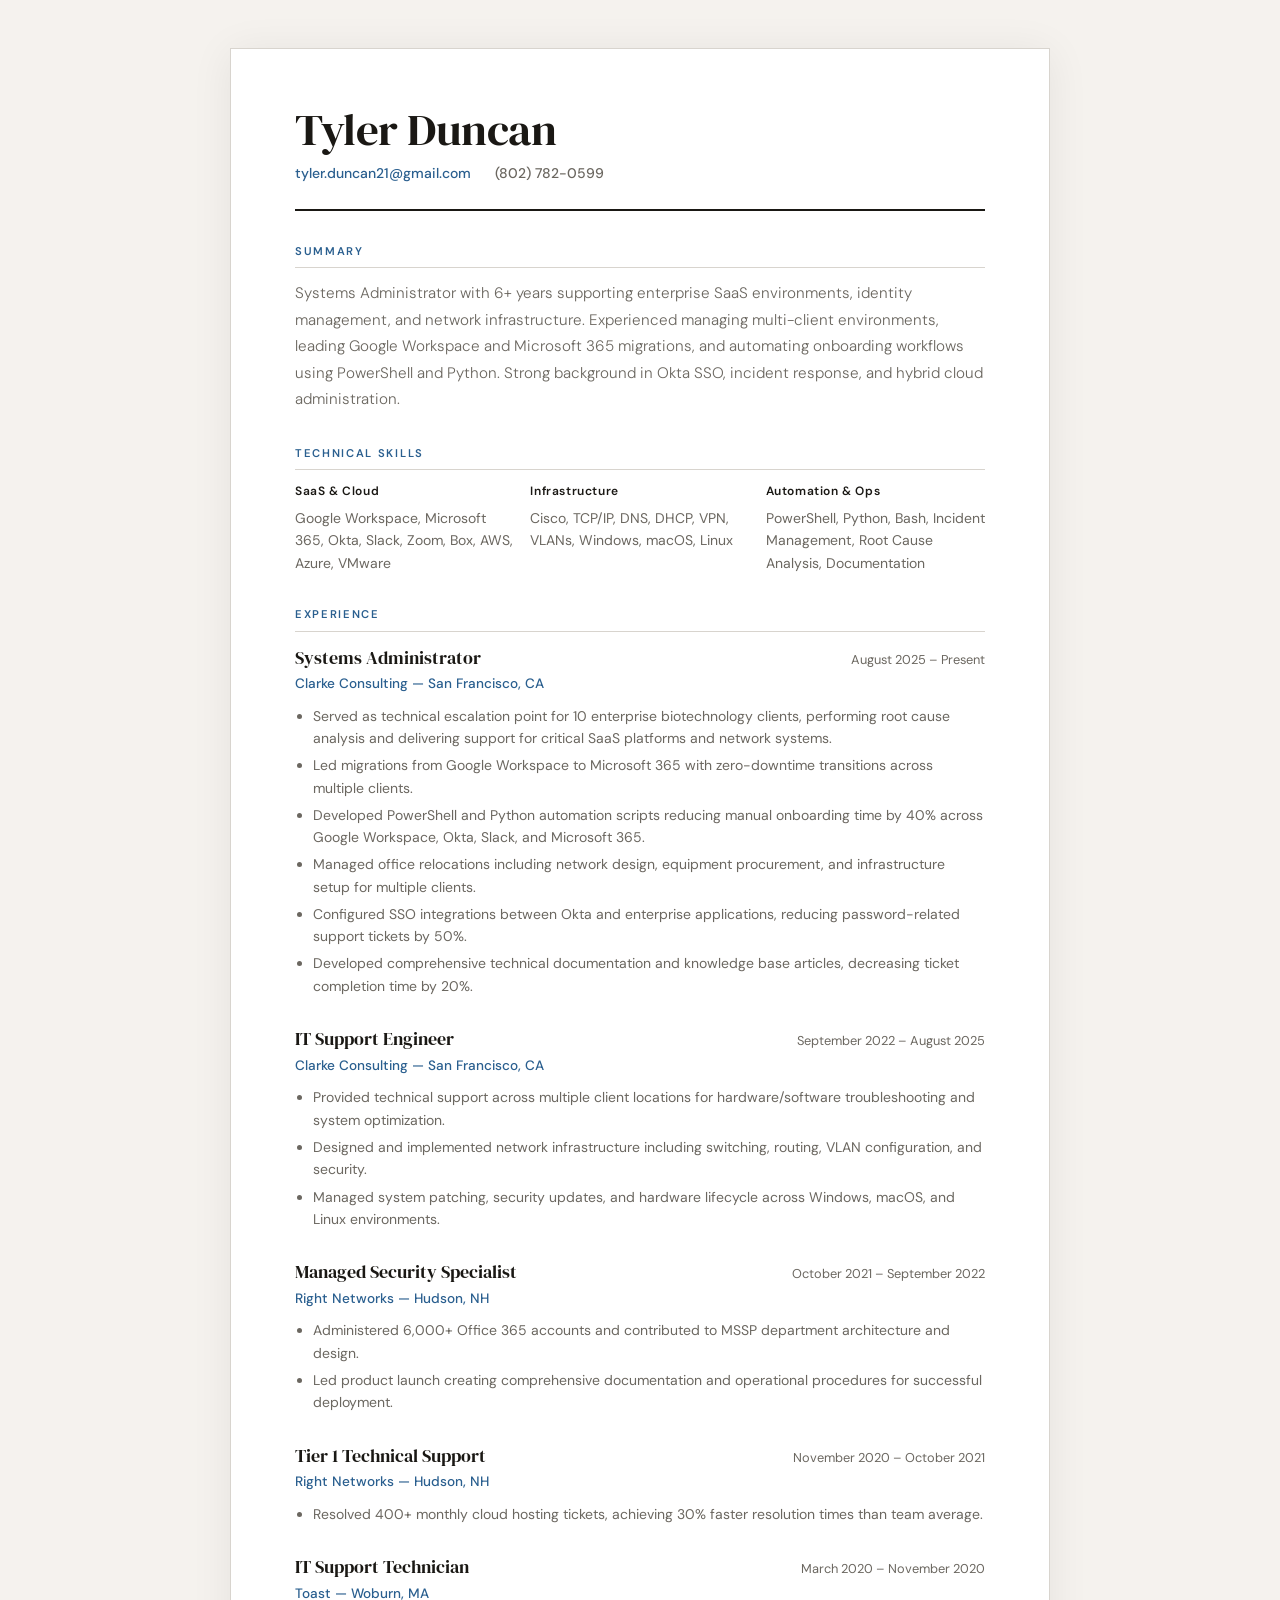
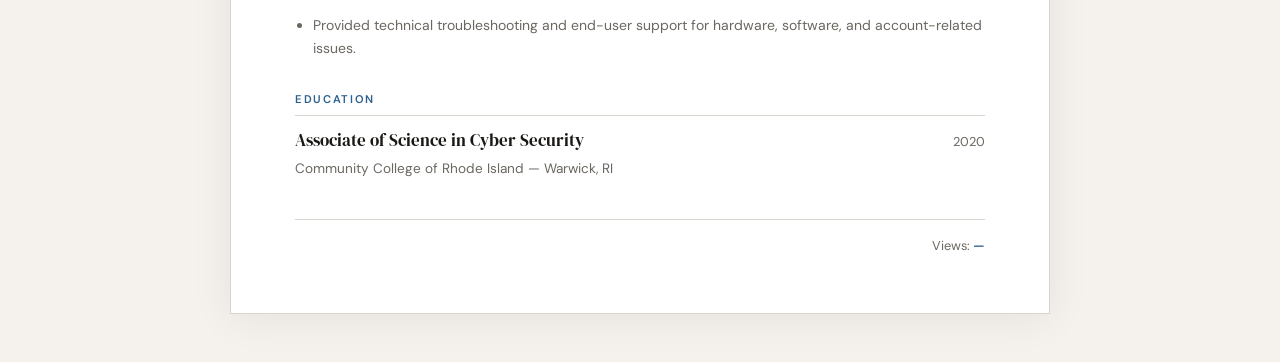
==== index.html @ ca68f3f3 "Uploaded website index to github" ====
<!DOCTYPE html>
<html lang="en">
<head>
  <meta charset="UTF-8" />
  <meta name="viewport" content="width=device-width, initial-scale=1.0"/>
  <title>Tyler Duncan – Resume</title>
  <link href="https://fonts.googleapis.com/css2?family=DM+Serif+Display&family=DM+Sans:wght@300;400;500;600&display=swap" rel="stylesheet"/>
  <style>
    *, *::before, *::after { box-sizing: border-box; margin: 0; padding: 0; }

    :root {
      --bg: #f5f2ee;
      --surface: #ffffff;
      --ink: #1a1814;
      --muted: #6b6760;
      --accent: #2a5f8f;
      --accent-light: #e8f0f7;
      --rule: #d8d4ce;
      --serif: 'DM Serif Display', Georgia, serif;
      --sans: 'DM Sans', sans-serif;
    }

    body {
      background: var(--bg);
      font-family: var(--sans);
      color: var(--ink);
      min-height: 100vh;
      padding: 3rem 1.5rem;
      font-size: 15px;
      line-height: 1.6;
    }

    .page {
      max-width: 820px;
      margin: 0 auto;
      background: var(--surface);
      border: 1px solid var(--rule);
      padding: 3.5rem 4rem;
      box-shadow: 0 4px 40px rgba(0,0,0,0.07);
      animation: fadeUp 0.6s ease both;
    }

    @keyframes fadeUp {
      from { opacity: 0; transform: translateY(20px); }
      to   { opacity: 1; transform: translateY(0); }
    }

    /* HEADER */
    header {
      border-bottom: 2px solid var(--ink);
      padding-bottom: 1.5rem;
      margin-bottom: 2rem;
    }

    header h1 {
      font-family: var(--serif);
      font-size: 2.8rem;
      font-weight: 400;
      letter-spacing: -0.5px;
      line-height: 1.1;
      margin-bottom: 0.5rem;
    }

    .contact {
      display: flex;
      gap: 1.5rem;
      flex-wrap: wrap;
      color: var(--muted);
      font-size: 0.875rem;
      font-weight: 500;
    }

    .contact a {
      color: var(--accent);
      text-decoration: none;
    }

    .contact a:hover { text-decoration: underline; }

    /* SECTIONS */
    section { margin-bottom: 2rem; }

    .section-label {
      font-size: 0.7rem;
      font-weight: 600;
      letter-spacing: 0.15em;
      text-transform: uppercase;
      color: var(--accent);
      margin-bottom: 0.75rem;
      padding-bottom: 0.4rem;
      border-bottom: 1px solid var(--rule);
    }

    /* SUMMARY */
    .summary p {
      color: var(--muted);
      font-weight: 300;
      font-size: 0.95rem;
      line-height: 1.75;
    }

    /* SKILLS */
    .skills-grid {
      display: grid;
      grid-template-columns: 1fr 1fr 1fr;
      gap: 1rem;
    }

    .skill-group h4 {
      font-size: 0.75rem;
      font-weight: 600;
      letter-spacing: 0.05em;
      color: var(--serif);
      margin-bottom: 0.35rem;
    }

    .skill-group p {
      font-size: 0.875rem;
      line-height: 1.6;
      color: var(--muted);
    }

    /* EXPERIENCE */
    .job { margin-bottom: 1.75rem; }
    .job:last-child { margin-bottom: 0; }

    .job-header {
      display: flex;
      justify-content: space-between;
      align-items: baseline;
      flex-wrap: wrap;
      gap: 0.25rem;
      margin-bottom: 0.1rem;
    }

    .job-header h3 {
      font-family: var(--serif);
      font-size: 1.1rem;
      font-weight: 400;
    }

    .job-date {
      font-size: 0.8rem;
      color: var(--muted);
      white-space: nowrap;
    }

    .job-company {
      font-size: 0.85rem;
      color: var(--accent);
      font-weight: 500;
      margin-bottom: 0.6rem;
    }

    .job ul {
      padding-left: 1.1rem;
      display: flex;
      flex-direction: column;
      gap: 0.3rem;
    }

    .job ul li {
      font-size: 0.875rem;
      color: var(--muted);
      line-height: 1.6;
    }

    /* EDUCATION */
    .edu-header {
      display: flex;
      justify-content: space-between;
      align-items: baseline;
      flex-wrap: wrap;
    }

    .edu-header h3 {
      font-family: var(--serif);
      font-size: 1.05rem;
      font-weight: 400;
    }

    .edu-sub {
      font-size: 0.85rem;
      color: var(--muted);
      margin-top: 0.15rem;
    }

    /* VISITOR COUNTER */
    .visitor-counter {
      margin-top: 2.5rem;
      padding-top: 1rem;
      border-top: 1px solid var(--rule);
      text-align: right;
      font-size: 0.8rem;
      color: var(--muted);
    }

    #visit-count {
      font-weight: 600;
      color: var(--accent);
    }

    @media (max-width: 600px) {
      .page { padding: 2rem 1.5rem; }
      .skills-grid { grid-template-columns: 1fr; }
      header h1 { font-size: 2rem; }
    }
  </style>
</head>
<body>
<main class="page">

  <header>
    <h1>Tyler Duncan</h1>
    <div class="contact">
      <a href="mailto:tyler.duncan21@gmail.com">tyler.duncan21@gmail.com</a>
      <span>(802) 782-0599</span>
    </div>
  </header>

  <section class="summary">
    <h3 class="section-label">Summary</h3>
    <p>Systems Administrator with 6+ years supporting enterprise SaaS environments, identity management, and network infrastructure. Experienced managing multi-client environments, leading Google Workspace and Microsoft 365 migrations, and automating onboarding workflows using PowerShell and Python. Strong background in Okta SSO, incident response, and hybrid cloud administration.</p>
  </section>

  <section>
    <p class="section-label">Technical Skills</p>
    <div class="skills-grid">
      <div class="skill-group">
        <h4>SaaS &amp; Cloud</h4>
        <p>Google Workspace, Microsoft 365, Okta, Slack, Zoom, Box, AWS, Azure, VMware</p>
      </div>
      <div class="skill-group">
        <h4>Infrastructure</h4>
        <p>Cisco, TCP/IP, DNS, DHCP, VPN, VLANs, Windows, macOS, Linux</p>
      </div>
      <div class="skill-group">
        <h4>Automation &amp; Ops</h4>
        <p>PowerShell, Python, Bash, Incident Management, Root Cause Analysis, Documentation</p>
      </div>
    </div>
  </section>

  <section>
    <p class="section-label">Experience</p>

    <div class="job">
      <div class="job-header">
        <h3>Systems Administrator</h3>
        <span class="job-date">August 2025 – Present</span>
      </div>
      <div class="job-company">Clarke Consulting — San Francisco, CA</div>
      <ul>
        <li>Served as technical escalation point for 10 enterprise biotechnology clients, performing root cause analysis and delivering support for critical SaaS platforms and network systems.</li>
        <li>Led migrations from Google Workspace to Microsoft 365 with zero-downtime transitions across multiple clients.</li>
        <li>Developed PowerShell and Python automation scripts reducing manual onboarding time by 40% across Google Workspace, Okta, Slack, and Microsoft 365.</li>
        <li>Managed office relocations including network design, equipment procurement, and infrastructure setup for multiple clients.</li>
        <li>Configured SSO integrations between Okta and enterprise applications, reducing password-related support tickets by 50%.</li>
        <li>Developed comprehensive technical documentation and knowledge base articles, decreasing ticket completion time by 20%.</li>
      </ul>
    </div>

    <div class="job">
      <div class="job-header">
        <h3>IT Support Engineer</h3>
        <span class="job-date">September 2022 – August 2025</span>
      </div>
      <div class="job-company">Clarke Consulting — San Francisco, CA</div>
      <ul>
        <li>Provided technical support across multiple client locations for hardware/software troubleshooting and system optimization.</li>
        <li>Designed and implemented network infrastructure including switching, routing, VLAN configuration, and security.</li>
        <li>Managed system patching, security updates, and hardware lifecycle across Windows, macOS, and Linux environments.</li>
      </ul>
    </div>

    <div class="job">
      <div class="job-header">
        <h3>Managed Security Specialist</h3>
        <span class="job-date">October 2021 – September 2022</span>
      </div>
      <div class="job-company">Right Networks — Hudson, NH</div>
      <ul>
        <li>Administered 6,000+ Office 365 accounts and contributed to MSSP department architecture and design.</li>
        <li>Led product launch creating comprehensive documentation and operational procedures for successful deployment.</li>
      </ul>
    </div>

    <div class="job">
      <div class="job-header">
        <h3>Tier 1 Technical Support</h3>
        <span class="job-date">November 2020 – October 2021</span>
      </div>
      <div class="job-company">Right Networks — Hudson, NH</div>
      <ul>
        <li>Resolved 400+ monthly cloud hosting tickets, achieving 30% faster resolution times than team average.</li>
      </ul>
    </div>

    <div class="job">
      <div class="job-header">
        <h3>IT Support Technician</h3>
        <span class="job-date">March 2020 – November 2020</span>
      </div>
      <div class="job-company">Toast — Woburn, MA</div>
      <ul>
        <li>Provided technical troubleshooting and end-user support for hardware, software, and account-related issues.</li>
      </ul>
    </div>
  </section>

  <section>
    <p class="section-label">Education</p>
    <div class="edu-header">
      <h3>Associate of Science in Cyber Security</h3>
      <span class="job-date">2020</span>
    </div>
    <div class="edu-sub">Community College of Rhode Island — Warwick, RI</div>
  </section>

	<div class="visitor-counter">
		Views: <span id="visit-count">—</span>
	</div>

	</main>
	<script>
		async function getData() {
		const url = "https://uo5yvxon2j.execute-api.us-east-1.amazonaws.com/visits";
		try {
		const response = await fetch(url);
		if (!response.ok) {
			throw new Error('Response status: ${response.status}');
		}
		document.getElementById('visit-count').textContent = await response.json();
		} catch (error) {
		console.error(error.message);
		}
		}
		getData();
		
	</script>

</body>
</html>
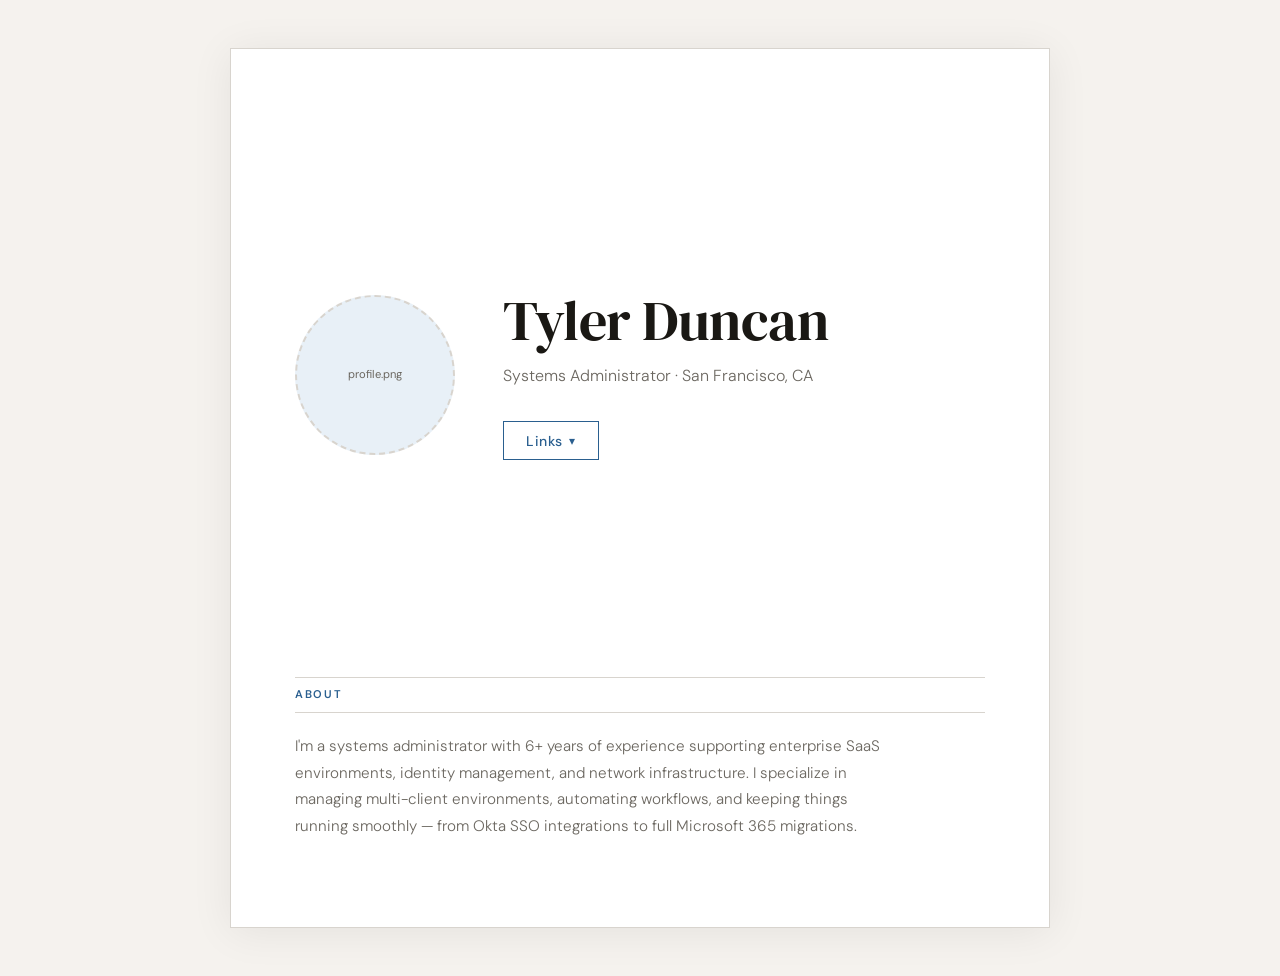
==== commit 9daf562d: "Add files via upload" ====
--- a/index.html
+++ b/index.html
@@ -3,341 +3,222 @@
 <head>
   <meta charset="UTF-8" />
   <meta name="viewport" content="width=device-width, initial-scale=1.0"/>
-  <title>Tyler Duncan – Resume</title>
+  <title>Tyler Duncan</title>
   <link href="https://fonts.googleapis.com/css2?family=DM+Serif+Display&family=DM+Sans:wght@300;400;500;600&display=swap" rel="stylesheet"/>
+  <link rel="stylesheet" href="styles.css"/>
   <style>
-    *, *::before, *::after { box-sizing: border-box; margin: 0; padding: 0; }
-
-    :root {
-      --bg: #f5f2ee;
-      --surface: #ffffff;
-      --ink: #1a1814;
-      --muted: #6b6760;
-      --accent: #2a5f8f;
-      --accent-light: #e8f0f7;
-      --rule: #d8d4ce;
-      --serif: 'DM Serif Display', Georgia, serif;
-      --sans: 'DM Sans', sans-serif;
-    }
-
-    body {
-      background: var(--bg);
-      font-family: var(--sans);
-      color: var(--ink);
-      min-height: 100vh;
-      padding: 3rem 1.5rem;
-      font-size: 15px;
-      line-height: 1.6;
-    }
-
-    .page {
-      max-width: 820px;
-      margin: 0 auto;
-      background: var(--surface);
+    .hero {
+      min-height: 60vh;
+      display: flex;
+      flex-direction: row;
+      align-items: center;
+      gap: 3rem;
+    }
+
+    .hero-text {
+      flex: 1;
+    }
+
+    .profile-img {
+      width: 160px;
+      height: 160px;
+      border-radius: 50%;
+      object-fit: cover;
+      background: var(--accent-light);
       border: 1px solid var(--rule);
-      padding: 3.5rem 4rem;
-      box-shadow: 0 4px 40px rgba(0,0,0,0.07);
-      animation: fadeUp 0.6s ease both;
-    }
-
-    @keyframes fadeUp {
-      from { opacity: 0; transform: translateY(20px); }
-      to   { opacity: 1; transform: translateY(0); }
-    }
-
-    /* HEADER */
-    header {
-      border-bottom: 2px solid var(--ink);
-      padding-bottom: 1.5rem;
-      margin-bottom: 2rem;
-    }
-
-    header h1 {
+      flex-shrink: 0;
+    }
+
+    .profile-img[src="profile.png"]:not([complete]) {
+      visibility: hidden;
+    }
+
+    .profile-placeholder {
+      width: 160px;
+      height: 160px;
+      border-radius: 50%;
+      background: var(--accent-light);
+      border: 2px dashed var(--rule);
+      flex-shrink: 0;
+      display: flex;
+      align-items: center;
+      justify-content: center;
+      font-size: 0.7rem;
+      color: var(--muted);
+      text-align: center;
+      padding: 1rem;
+    }
+
+    @media (max-width: 600px) {
+      .hero { flex-direction: column; align-items: flex-start; gap: 1.5rem; }
+    }
+
+    .hero h1 {
       font-family: var(--serif);
-      font-size: 2.8rem;
+      font-size: 3.5rem;
       font-weight: 400;
       letter-spacing: -0.5px;
       line-height: 1.1;
-      margin-bottom: 0.5rem;
-    }
-
-    .contact {
-      display: flex;
-      gap: 1.5rem;
-      flex-wrap: wrap;
+      margin-bottom: 0.75rem;
+    }
+
+    .hero .tagline {
+      font-size: 1rem;
       color: var(--muted);
+      font-weight: 300;
+      margin-bottom: 2rem;
+    }
+
+    .btn {
+      display: inline-block;
+      padding: 0.6rem 1.4rem;
+      background: var(--accent);
+      color: #fff;
+      text-decoration: none;
       font-size: 0.875rem;
       font-weight: 500;
-    }
-
-    .contact a {
+      letter-spacing: 0.03em;
+      transition: opacity 0.15s ease;
+    }
+
+    .btn:hover { opacity: 0.85; }
+
+    .nav-links {
+      display: flex;
+      align-items: center;
+      gap: 0.75rem;
+      flex-wrap: wrap;
+    }
+
+    .dropdown {
+      position: relative;
+      display: inline-block;
+    }
+
+    .dropdown-toggle {
+      display: inline-flex;
+      align-items: center;
+      gap: 0.4rem;
+      padding: 0.6rem 1.4rem;
+      background: transparent;
       color: var(--accent);
+      border: 1px solid var(--accent);
+      font-family: var(--sans);
+      font-size: 0.875rem;
+      font-weight: 500;
+      letter-spacing: 0.03em;
+      cursor: pointer;
+    }
+
+    .dropdown-toggle::after {
+      content: '▾';
+      font-size: 0.75rem;
+    }
+
+    @keyframes dropIn {
+      from { opacity: 0; transform: translateY(-8px) scaleY(0.95); }
+      to   { opacity: 1; transform: translateY(0) scaleY(1); }
+    }
+
+    .dropdown-menu {
+      display: none;
+      position: absolute;
+      top: calc(100% + 4px);
+      left: 0;
+      background: var(--surface);
+      border: 1px solid var(--rule);
+      min-width: 180px;
+      box-shadow: 0 4px 16px rgba(0,0,0,0.08);
+      z-index: 10;
+      transform-origin: top center;
+    }
+
+    .dropdown-menu.open {
+      display: block;
+      animation: dropIn 0.2s ease both;
+    }
+
+    .dropdown-menu a {
+      display: block;
+      padding: 0.6rem 1rem;
+      font-size: 0.875rem;
+      color: var(--ink);
       text-decoration: none;
-    }
-
-    .contact a:hover { text-decoration: underline; }
-
-    /* SECTIONS */
-    section { margin-bottom: 2rem; }
-
-    .section-label {
-      font-size: 0.7rem;
-      font-weight: 600;
-      letter-spacing: 0.15em;
-      text-transform: uppercase;
-      color: var(--accent);
-      margin-bottom: 0.75rem;
-      padding-bottom: 0.4rem;
       border-bottom: 1px solid var(--rule);
-    }
-
-    /* SUMMARY */
-    .summary p {
+      transition: background 0.15s ease, color 0.15s ease, padding-left 0.15s ease;
+    }
+
+    .dropdown-menu a:last-child { border-bottom: none; }
+    .dropdown-menu a:hover { background: var(--accent-light); color: var(--accent); padding-left: 1.4rem; }
+
+    .dropdown-toggle.active::after { content: '▴'; }
+    .dropdown-toggle { transition: background 0.15s ease, color 0.15s ease; }
+
+    .about {
+      padding-top: 2rem;
+    }
+
+    .about .section-label {
+      display: block;
+      border-top: 1px solid var(--rule);
+      border-bottom: 1px solid var(--rule);
+      padding: 0.5rem 0;
+      text-align: left;
+      margin-bottom: 1.25rem;
+    }
+
+    .about p {
       color: var(--muted);
       font-weight: 300;
       font-size: 0.95rem;
       line-height: 1.75;
-    }
-
-    /* SKILLS */
-    .skills-grid {
-      display: grid;
-      grid-template-columns: 1fr 1fr 1fr;
-      gap: 1rem;
-    }
-
-    .skill-group h4 {
-      font-size: 0.75rem;
-      font-weight: 600;
-      letter-spacing: 0.05em;
-      color: var(--serif);
-      margin-bottom: 0.35rem;
-    }
-
-    .skill-group p {
-      font-size: 0.875rem;
-      line-height: 1.6;
-      color: var(--muted);
-    }
-
-    /* EXPERIENCE */
-    .job { margin-bottom: 1.75rem; }
-    .job:last-child { margin-bottom: 0; }
-
-    .job-header {
-      display: flex;
-      justify-content: space-between;
-      align-items: baseline;
-      flex-wrap: wrap;
-      gap: 0.25rem;
-      margin-bottom: 0.1rem;
-    }
-
-    .job-header h3 {
-      font-family: var(--serif);
-      font-size: 1.1rem;
-      font-weight: 400;
-    }
-
-    .job-date {
-      font-size: 0.8rem;
-      color: var(--muted);
-      white-space: nowrap;
-    }
-
-    .job-company {
-      font-size: 0.85rem;
-      color: var(--accent);
-      font-weight: 500;
-      margin-bottom: 0.6rem;
-    }
-
-    .job ul {
-      padding-left: 1.1rem;
-      display: flex;
-      flex-direction: column;
-      gap: 0.3rem;
-    }
-
-    .job ul li {
-      font-size: 0.875rem;
-      color: var(--muted);
-      line-height: 1.6;
-    }
-
-    /* EDUCATION */
-    .edu-header {
-      display: flex;
-      justify-content: space-between;
-      align-items: baseline;
-      flex-wrap: wrap;
-    }
-
-    .edu-header h3 {
-      font-family: var(--serif);
-      font-size: 1.05rem;
-      font-weight: 400;
-    }
-
-    .edu-sub {
-      font-size: 0.85rem;
-      color: var(--muted);
-      margin-top: 0.15rem;
-    }
-
-    /* VISITOR COUNTER */
-    .visitor-counter {
-      margin-top: 2.5rem;
-      padding-top: 1rem;
-      border-top: 1px solid var(--rule);
-      text-align: right;
-      font-size: 0.8rem;
-      color: var(--muted);
-    }
-
-    #visit-count {
-      font-weight: 600;
-      color: var(--accent);
-    }
-
-    @media (max-width: 600px) {
-      .page { padding: 2rem 1.5rem; }
-      .skills-grid { grid-template-columns: 1fr; }
-      header h1 { font-size: 2rem; }
+      max-width: 600px;
     }
   </style>
 </head>
 <body>
 <main class="page">
 
-  <header>
-    <h1>Tyler Duncan</h1>
-    <div class="contact">
-      <a href="mailto:tyler.duncan21@gmail.com">tyler.duncan21@gmail.com</a>
-      <span>(802) 782-0599</span>
-    </div>
-  </header>
-
-  <section class="summary">
-    <h3 class="section-label">Summary</h3>
-    <p>Systems Administrator with 6+ years supporting enterprise SaaS environments, identity management, and network infrastructure. Experienced managing multi-client environments, leading Google Workspace and Microsoft 365 migrations, and automating onboarding workflows using PowerShell and Python. Strong background in Okta SSO, incident response, and hybrid cloud administration.</p>
-  </section>
-
-  <section>
-    <p class="section-label">Technical Skills</p>
-    <div class="skills-grid">
-      <div class="skill-group">
-        <h4>SaaS &amp; Cloud</h4>
-        <p>Google Workspace, Microsoft 365, Okta, Slack, Zoom, Box, AWS, Azure, VMware</p>
-      </div>
-      <div class="skill-group">
-        <h4>Infrastructure</h4>
-        <p>Cisco, TCP/IP, DNS, DHCP, VPN, VLANs, Windows, macOS, Linux</p>
-      </div>
-      <div class="skill-group">
-        <h4>Automation &amp; Ops</h4>
-        <p>PowerShell, Python, Bash, Incident Management, Root Cause Analysis, Documentation</p>
+  <div class="hero">
+    <div class="profile-placeholder">profile.png</div>
+    <div class="hero-text">
+      <h1>Tyler Duncan</h1>
+      <p class="tagline">Systems Administrator · San Francisco, CA</p>
+      <div class="nav-links">
+        <div class="dropdown">
+          <button class="dropdown-toggle">Links</button>
+          <div class="dropdown-menu">
+            <a href="resume.html">Resume</a>
+            <a href="https://www.linkedin.com/in/tyler-duncan" target="_blank">LinkedIn</a>
+            <a href="blog.html">Blog (coming soon)</a>
+          </div>
+        </div>
       </div>
     </div>
+  </div>
+
+  <section class="about">
+    <h2 class="section-label">About</h2>
+    <p>I'm a systems administrator with 6+ years of experience supporting enterprise SaaS environments, identity management, and network infrastructure. I specialize in managing multi-client environments, automating workflows, and keeping things running smoothly — from Okta SSO integrations to full Microsoft 365 migrations.</p>
   </section>
 
-  <section>
-    <p class="section-label">Experience</p>
-
-    <div class="job">
-      <div class="job-header">
-        <h3>Systems Administrator</h3>
-        <span class="job-date">August 2025 – Present</span>
-      </div>
-      <div class="job-company">Clarke Consulting — San Francisco, CA</div>
-      <ul>
-        <li>Served as technical escalation point for 10 enterprise biotechnology clients, performing root cause analysis and delivering support for critical SaaS platforms and network systems.</li>
-        <li>Led migrations from Google Workspace to Microsoft 365 with zero-downtime transitions across multiple clients.</li>
-        <li>Developed PowerShell and Python automation scripts reducing manual onboarding time by 40% across Google Workspace, Okta, Slack, and Microsoft 365.</li>
-        <li>Managed office relocations including network design, equipment procurement, and infrastructure setup for multiple clients.</li>
-        <li>Configured SSO integrations between Okta and enterprise applications, reducing password-related support tickets by 50%.</li>
-        <li>Developed comprehensive technical documentation and knowledge base articles, decreasing ticket completion time by 20%.</li>
-      </ul>
-    </div>
-
-    <div class="job">
-      <div class="job-header">
-        <h3>IT Support Engineer</h3>
-        <span class="job-date">September 2022 – August 2025</span>
-      </div>
-      <div class="job-company">Clarke Consulting — San Francisco, CA</div>
-      <ul>
-        <li>Provided technical support across multiple client locations for hardware/software troubleshooting and system optimization.</li>
-        <li>Designed and implemented network infrastructure including switching, routing, VLAN configuration, and security.</li>
-        <li>Managed system patching, security updates, and hardware lifecycle across Windows, macOS, and Linux environments.</li>
-      </ul>
-    </div>
-
-    <div class="job">
-      <div class="job-header">
-        <h3>Managed Security Specialist</h3>
-        <span class="job-date">October 2021 – September 2022</span>
-      </div>
-      <div class="job-company">Right Networks — Hudson, NH</div>
-      <ul>
-        <li>Administered 6,000+ Office 365 accounts and contributed to MSSP department architecture and design.</li>
-        <li>Led product launch creating comprehensive documentation and operational procedures for successful deployment.</li>
-      </ul>
-    </div>
-
-    <div class="job">
-      <div class="job-header">
-        <h3>Tier 1 Technical Support</h3>
-        <span class="job-date">November 2020 – October 2021</span>
-      </div>
-      <div class="job-company">Right Networks — Hudson, NH</div>
-      <ul>
-        <li>Resolved 400+ monthly cloud hosting tickets, achieving 30% faster resolution times than team average.</li>
-      </ul>
-    </div>
-
-    <div class="job">
-      <div class="job-header">
-        <h3>IT Support Technician</h3>
-        <span class="job-date">March 2020 – November 2020</span>
-      </div>
-      <div class="job-company">Toast — Woburn, MA</div>
-      <ul>
-        <li>Provided technical troubleshooting and end-user support for hardware, software, and account-related issues.</li>
-      </ul>
-    </div>
-  </section>
-
-  <section>
-    <p class="section-label">Education</p>
-    <div class="edu-header">
-      <h3>Associate of Science in Cyber Security</h3>
-      <span class="job-date">2020</span>
-    </div>
-    <div class="edu-sub">Community College of Rhode Island — Warwick, RI</div>
-  </section>
-
-	<div class="visitor-counter">
-		Views: <span id="visit-count">—</span>
-	</div>
-
-	</main>
-	<script>
-		async function getData() {
-		const url = "https://uo5yvxon2j.execute-api.us-east-1.amazonaws.com/visits";
-		try {
-		const response = await fetch(url);
-		if (!response.ok) {
-			throw new Error('Response status: ${response.status}');
-		}
-		document.getElementById('visit-count').textContent = await response.json();
-		} catch (error) {
-		console.error(error.message);
-		}
-		}
-		getData();
-		
-	</script>
-
+</main>
+<script>
+  const toggle = document.querySelector('.dropdown-toggle');
+  const menu = document.querySelector('.dropdown-menu');
+
+  toggle.addEventListener('click', () => {
+    const isOpen = menu.classList.contains('open');
+    menu.classList.toggle('open', !isOpen);
+    toggle.classList.toggle('active', !isOpen);
+  });
+
+  document.addEventListener('click', (e) => {
+    if (!e.target.closest('.dropdown')) {
+      menu.classList.remove('open');
+      toggle.classList.remove('active');
+    }
+  });
+</script>
 </body>
 </html>
--- a/styles.css
+++ b/styles.css
@@ -0,0 +1,199 @@
+*, *::before, *::after { box-sizing: border-box; margin: 0; padding: 0; }
+
+:root {
+  --bg: #f5f2ee;
+  --surface: #ffffff;
+  --ink: #1a1814;
+  --muted: #6b6760;
+  --accent: #2a5f8f;
+  --accent-light: #e8f0f7;
+  --rule: #d8d4ce;
+  --serif: 'DM Serif Display', Georgia, serif;
+  --sans: 'DM Sans', sans-serif;
+}
+
+body {
+  background: var(--bg);
+  font-family: var(--sans);
+  color: var(--ink);
+  min-height: 100vh;
+  padding: 3rem 1.5rem;
+  font-size: 15px;
+  line-height: 1.6;
+}
+
+.page {
+  max-width: 820px;
+  margin: 0 auto;
+  background: var(--surface);
+  border: 1px solid var(--rule);
+  padding: 3.5rem 4rem;
+  box-shadow: 0 4px 40px rgba(0,0,0,0.07);
+  animation: fadeUp 0.6s ease both;
+}
+
+@keyframes fadeUp {
+  from { opacity: 0; transform: translateY(20px); }
+  to   { opacity: 1; transform: translateY(0); }
+}
+
+/* HEADER */
+header {
+  border-bottom: 2px solid var(--ink);
+  padding-bottom: 1.5rem;
+  margin-bottom: 2rem;
+}
+
+header h1 {
+  font-family: var(--serif);
+  font-size: 2.8rem;
+  font-weight: 400;
+  letter-spacing: -0.5px;
+  line-height: 1.1;
+  margin-bottom: 0.5rem;
+}
+
+.contact {
+  display: flex;
+  gap: 1.5rem;
+  flex-wrap: wrap;
+  color: var(--muted);
+  font-size: 0.875rem;
+  font-weight: 500;
+}
+
+.contact a {
+  color: var(--accent);
+  text-decoration: none;
+}
+
+.contact a:hover { text-decoration: underline; }
+
+/* SECTIONS */
+section { margin-bottom: 2rem; }
+
+.section-label {
+  font-size: 0.7rem;
+  font-weight: 600;
+  letter-spacing: 0.15em;
+  text-transform: uppercase;
+  color: var(--accent);
+  margin-bottom: 0.75rem;
+  padding-bottom: 0.4rem;
+  border-bottom: 1px solid var(--rule);
+}
+
+/* SUMMARY */
+.summary p {
+  color: var(--muted);
+  font-weight: 300;
+  font-size: 0.95rem;
+  line-height: 1.75;
+}
+
+/* SKILLS */
+.skills-grid {
+  display: grid;
+  grid-template-columns: 1fr 1fr 1fr;
+  gap: 1rem;
+}
+
+.skill-group h4 {
+  font-size: 0.75rem;
+  font-weight: 600;
+  letter-spacing: 0.05em;
+  color: var(--serif);
+  margin-bottom: 0.35rem;
+}
+
+.skill-group p {
+  font-size: 0.875rem;
+  line-height: 1.6;
+  color: var(--muted);
+}
+
+/* EXPERIENCE */
+.job { margin-bottom: 1.75rem; }
+.job:last-child { margin-bottom: 0; }
+
+.job-header {
+  display: flex;
+  justify-content: space-between;
+  align-items: baseline;
+  flex-wrap: wrap;
+  gap: 0.25rem;
+  margin-bottom: 0.1rem;
+}
+
+.job-header h3 {
+  font-family: var(--serif);
+  font-size: 1.1rem;
+  font-weight: 400;
+}
+
+.job-date {
+  font-size: 0.8rem;
+  color: var(--muted);
+  white-space: nowrap;
+}
+
+.job-company {
+  font-size: 0.85rem;
+  color: var(--accent);
+  font-weight: 500;
+  margin-bottom: 0.6rem;
+}
+
+.job ul {
+  padding-left: 1.1rem;
+  display: flex;
+  flex-direction: column;
+  gap: 0.3rem;
+}
+
+.job ul li {
+  font-size: 0.875rem;
+  color: var(--muted);
+  line-height: 1.6;
+}
+
+/* EDUCATION */
+.edu-header {
+  display: flex;
+  justify-content: space-between;
+  align-items: baseline;
+  flex-wrap: wrap;
+}
+
+.edu-header h3 {
+  font-family: var(--serif);
+  font-size: 1.05rem;
+  font-weight: 400;
+}
+
+.edu-sub {
+  font-size: 0.85rem;
+  color: var(--muted);
+  margin-top: 0.15rem;
+}
+
+/* VISITOR COUNTER */
+.visitor-counter {
+  margin-top: 2.5rem;
+  padding-top: 1rem;
+  border-top: 1px solid var(--rule);
+  text-align: right;
+  font-size: 0.8rem;
+  color: var(--muted);
+}
+
+#visit-count {
+  font-weight: 600;
+  color: var(--accent);
+}
+
+@media (max-width: 600px) {
+  .page { padding: 2rem 1.5rem; }
+  .skills-grid { grid-template-columns: 1fr; }
+  header h1 { font-size: 2rem; }
+}
